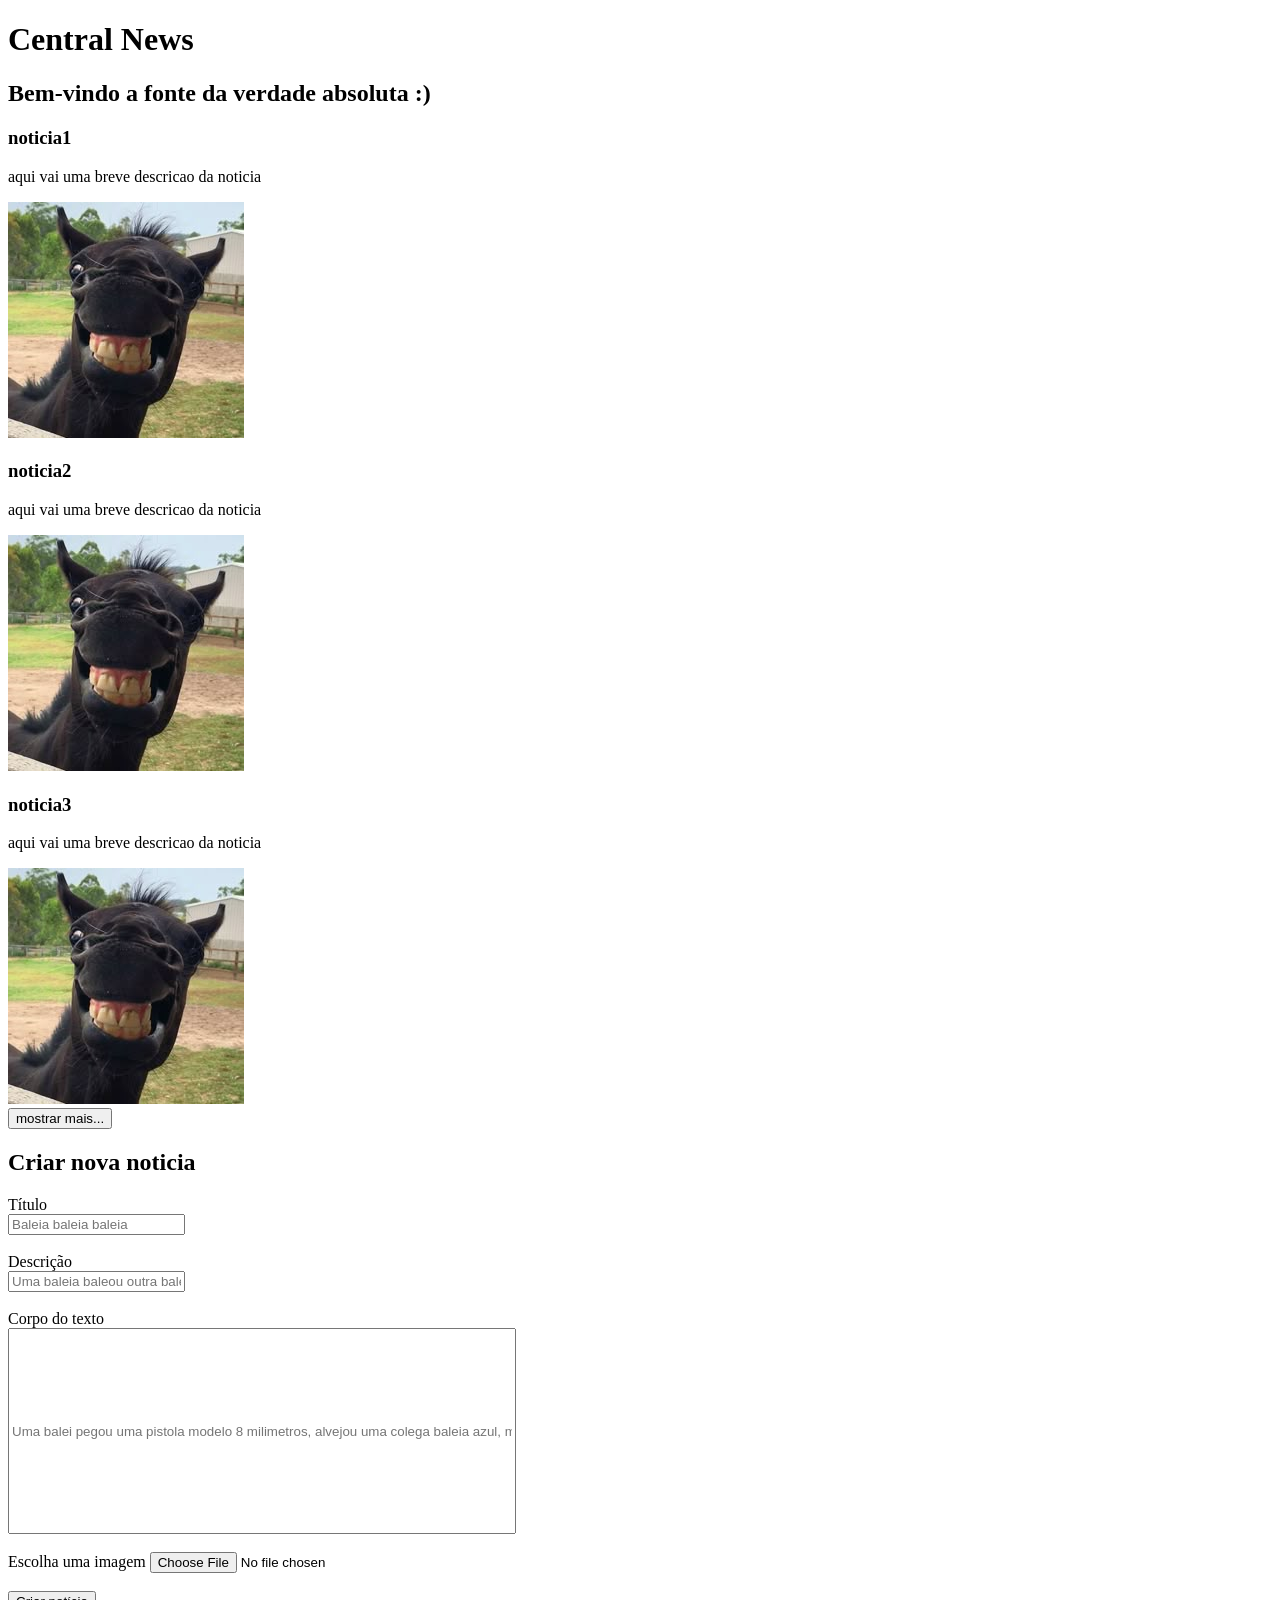
==== htdocs/index.html @ 5a194b53 "label" ====
<!doctype html>
<html lang="en">
  <head>
    <meta charset="UTF-8" />
    <meta name="viewport" content="width=device-width, initial-scale=1.0" />
    <title>Document</title>
  </head>
  <link rel="stylesheet" href="index.css">
  <body>
    <h1>Central News</h1>
    <h2>Bem-vindo a fonte da verdade absoluta :)</h2>
    <section>
      <article>
        <h3>noticia1</h3>
        <p>aqui vai uma breve descricao da noticia</p>
        <img src="cabra-macabra.jpg" />
      </article>
      <article>
        <h3>noticia2</h3>
        <p>aqui vai uma breve descricao da noticia</p>
        <img src="cabra-macabra.jpg" />
      </article>
      <article>
        <h3>noticia3</h3>
        <p>aqui vai uma breve descricao da noticia</p>
        <img src="cabra-macabra.jpg" />
      </article>
      <button>mostrar mais...</button>
    </section>

    <form>
      <h2>Criar nova noticia</h2>

      <label class = "label-maior" for="titulo">Título</label>
      <br>
      <input
        type="text"
        id="titulo"
        name="titulo"
        placeholder="Baleia baleia baleia"
        required
      />
      <br>
      <br>
      <label for="descricao">Descrição</label>
      <br>
      <input
        type="text"
        id="descricao"
        name="descricao"
        placeholder="Uma baleia baleou outra baleia 😱"
        required
      />
      <br>
      <br>
      <label for="body">Corpo do texto</label>
      <br>
      <input
        type="text"
        class = "label-maior"
        id="body"
        name="body"
        placeholder="Uma balei pegou uma pistola modelo 8 milimetros, alvejou uma colega baleia azul, mirou e atinigiu a coitada."
        required
      />
      <br>
      <br>
      <label for="image">Escolha uma imagem</label>
      <input type="file" id="image" accept="image/*" name="image" required />
      <br>
      <br>
      <button type="submit">Criar notícia</button>
    </form>
  </body>
</html>
---- htdocs/index.css ----
.label-maior{
    width: 500px;
    height: 200px;
}
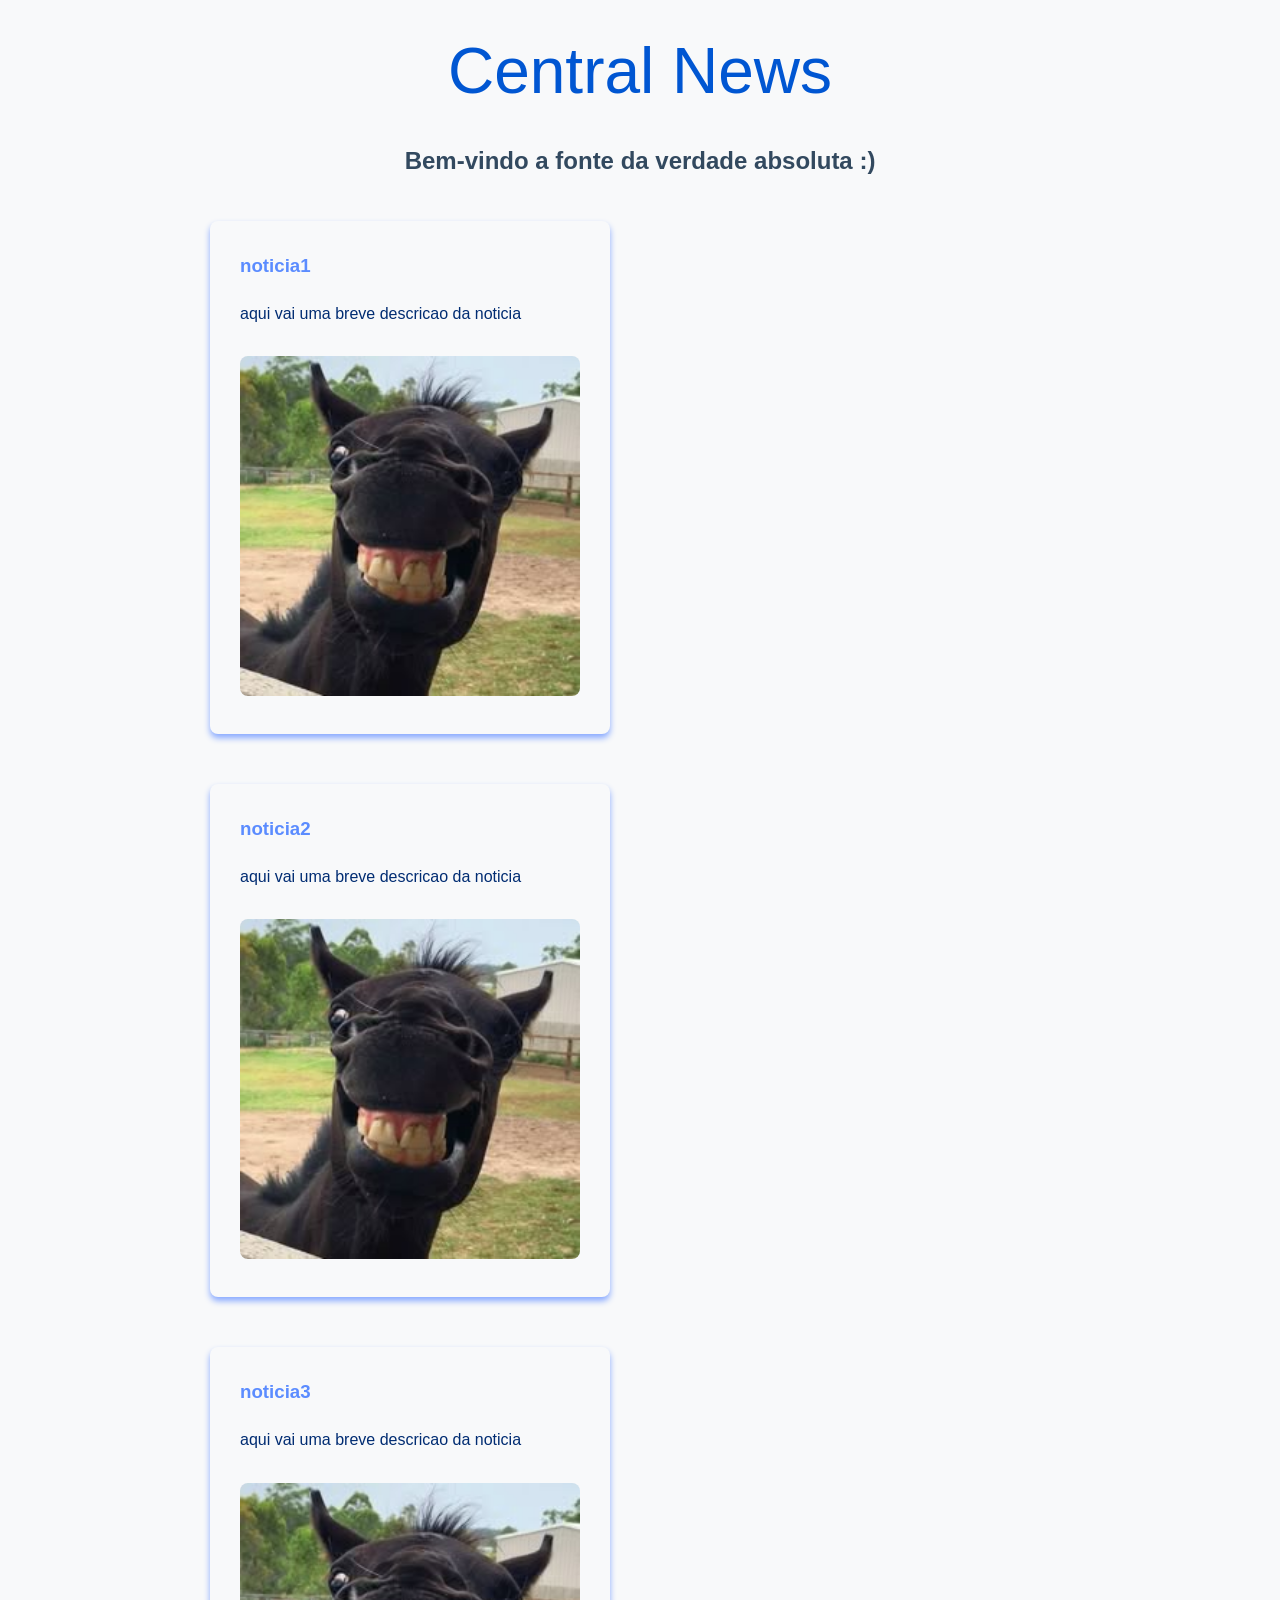
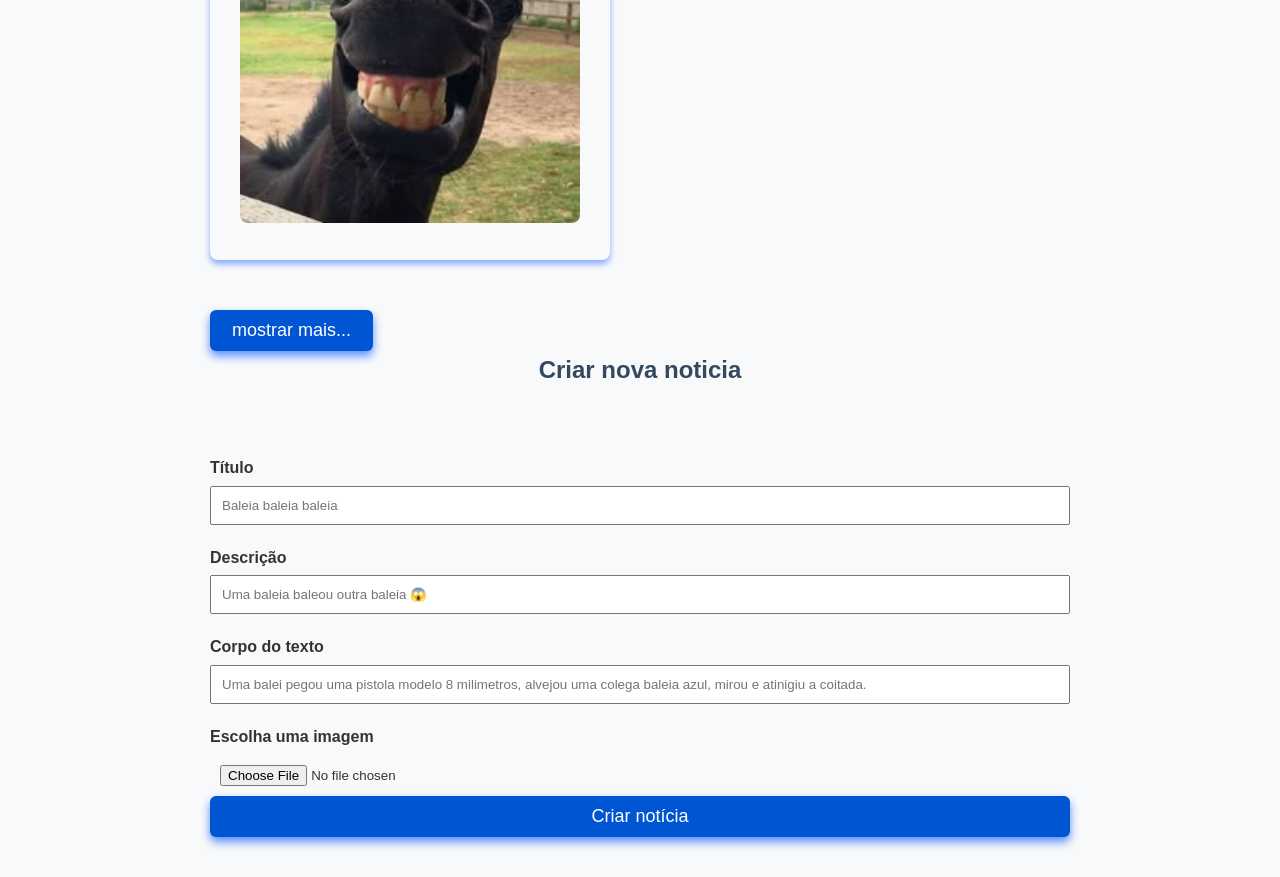
==== commit 57c6e7d2: "explorando css" ====
--- a/htdocs/index.html
+++ b/htdocs/index.html
@@ -6,70 +6,87 @@
     <title>Document</title>
   </head>
   <link rel="stylesheet" href="index.css">
+
   <body>
+
     <h1>Central News</h1>
     <h2>Bem-vindo a fonte da verdade absoluta :)</h2>
+
     <section>
       <article>
         <h3>noticia1</h3>
         <p>aqui vai uma breve descricao da noticia</p>
         <img src="cabra-macabra.jpg" />
       </article>
+
+
       <article>
         <h3>noticia2</h3>
         <p>aqui vai uma breve descricao da noticia</p>
         <img src="cabra-macabra.jpg" />
       </article>
+
+
       <article>
         <h3>noticia3</h3>
         <p>aqui vai uma breve descricao da noticia</p>
         <img src="cabra-macabra.jpg" />
       </article>
+
+
       <button>mostrar mais...</button>
     </section>
 
-    <form>
+    <form class = "formulario-noticia">
+
+      
       <h2>Criar nova noticia</h2>
+      <br>
 
-      <label class = "label-maior" for="titulo">Título</label>
-      <br>
-      <input
-        type="text"
-        id="titulo"
-        name="titulo"
-        placeholder="Baleia baleia baleia"
-        required
-      />
-      <br>
-      <br>
-      <label for="descricao">Descrição</label>
-      <br>
-      <input
-        type="text"
-        id="descricao"
-        name="descricao"
-        placeholder="Uma baleia baleou outra baleia 😱"
-        required
-      />
-      <br>
-      <br>
-      <label for="body">Corpo do texto</label>
-      <br>
-      <input
-        type="text"
-        class = "label-maior"
-        id="body"
-        name="body"
-        placeholder="Uma balei pegou uma pistola modelo 8 milimetros, alvejou uma colega baleia azul, mirou e atinigiu a coitada."
-        required
-      />
-      <br>
-      <br>
-      <label for="image">Escolha uma imagem</label>
-      <input type="file" id="image" accept="image/*" name="image" required />
-      <br>
-      <br>
-      <button type="submit">Criar notícia</button>
+      <div class="campo">
+
+        <label for="titulo">Título</label>
+        <input
+          type="text"
+          id="titulo"
+          name="titulo"
+          placeholder="Baleia baleia baleia"
+          required
+        />
+
+      </div>
+      
+      <div class="campo">
+
+        <label for="descricao">Descrição</label>
+        <input
+          type="text"
+          id="descricao"
+          name="descricao"
+          placeholder="Uma baleia baleou outra baleia 😱"
+          required
+        />
+      </div>
+
+      <div class="campo">
+        <label for="body">Corpo do texto</label>
+      
+        <input
+          type="text"
+          id="body"
+          name="body"
+          placeholder="Uma balei pegou uma pistola modelo 8 milimetros, alvejou uma colega baleia azul, mirou e atinigiu a coitada."
+          required
+        />
+      </div>
+      
+      <div class="campo">
+        <label for="image">Escolha uma imagem</label>
+        <input type="file" id="image" accept="image/*" name="image" required />
+      
+        <button type="submit">Criar notícia</button>
+
+      </div>
     </form>
   </body>
 </html>
--- a/htdocs/index.css
+++ b/htdocs/index.css
@@ -1,4 +1,104 @@
-.label-maior{
-    width: 500px;
-    height: 200px;
-}+
+*{
+    margin: 0;
+    padding: 0;
+    box-sizing: border-box;
+}
+
+body{
+    font-family: 'Segoe UI', 'Segoe UI', Tahoma, Geneva, Verdana, sans-serif;
+    background-color: #f8f9fa;
+    color: #333; /* cor da fonte */
+    line-height: 1.6; /*define o espaçamento vertical das linhas, aí não precisa do br */
+    max-width: 900px; /* largura máxima que um elemento pode ter */
+    padding: 20px;
+    margin: 0 auto;
+}
+
+
+h1{
+    text-align: center;
+    color: #0056D2;
+    font-size: 4rem;
+    margin-bottom: 20px; /* espaço de baixo do h1 */
+    font-weight: 500; /*vai definir a grossura da fonte, não sei qual fica melhor*/
+}
+
+h2{
+    text-align: center;
+    color: #32495F;
+    font-size: 1.5rem;
+    margin-bottom: 40px;
+    font-weight: 600;
+}
+
+section{
+    display: block;
+    max-width: 400px;  /* vai limitar o tamanho de cada bloco pra não ocupar a página toda */
+}
+
+article{
+    padding: 30px; /*vai colocar o gap entre cada noticia pra nao ficar colado */
+    box-shadow: 0 4px 6px #88A9FF; /* colocar o 0 antes deixa a sombra mais suave */
+    margin-bottom: 50px;
+    transition: transform 0.2s;
+    border-radius: 8px; /*deixa a borda arredondada */ 
+
+    /* OBS: não to conseguindo alinhar o h1 e o h1 no centro e as notícias à esquerda, o problema tá no margin: 0 auto no body */
+   
+}
+
+article:hover {
+  transform: translateY(-5px); /*move pra cimaa muito fodaa */
+}
+
+article h3{
+    color: #5B8CFF;
+    margin-bottom: 20px;
+}
+
+article p{
+    color: #002C72;
+    font-weight: 500;
+    margin-bottom: 30px;
+}
+
+article img{
+    width: 100%;
+    border-radius: 8px;
+    object-fit: cover; /* isso aqui ajuda pq se a gente quiser aumentar o tamanho da imagem com o height e imagem vai aumentar automaticamente com o tamanho especificado */
+
+}
+
+.campo{
+    display: flex;
+    flex-direction: column;
+    margin-bottom: 20px;
+}
+.campo label{
+    font-weight: 600;
+    margin-bottom: 5px;
+}
+
+.campo input{
+  padding: 10px;
+}
+
+button{
+    
+    position: relative; /* nao sei pq nao ta mudando a posição */
+    padding: 10px 22px;
+    background: #0056D2;
+    color: #fff;
+    border-radius: 6px;
+    border: none;
+    font-size: 18px;
+    cursor: pointer;
+    box-shadow: 0 5px 10px #5B8CFF;
+    animation: pulse 1.5s infinite;
+}
+
+button:active{
+    transform: scale(0.96); /*ele pula quando clicaaa */
+}
+
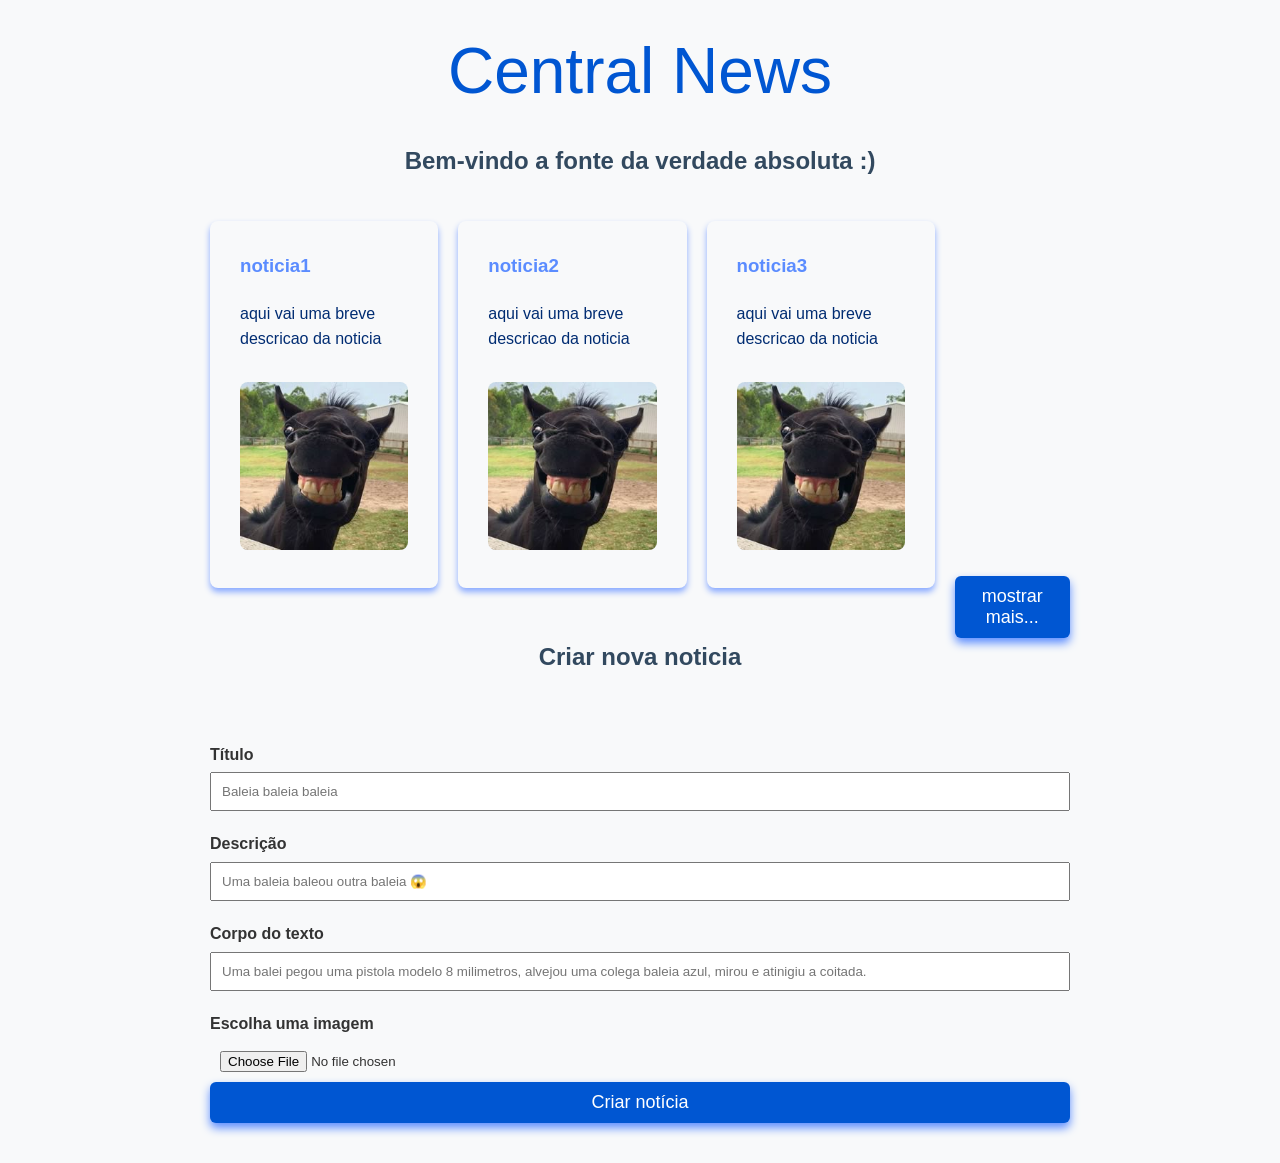
==== commit 5c3fdee6: "centralize news feed" ====
--- a/htdocs/index.html
+++ b/htdocs/index.html
@@ -12,7 +12,7 @@
     <h1>Central News</h1>
     <h2>Bem-vindo a fonte da verdade absoluta :)</h2>
 
-    <section>
+    <section class="news-home">
       <article>
         <h3>noticia1</h3>
         <p>aqui vai uma breve descricao da noticia</p>
@@ -37,9 +37,7 @@
       <button>mostrar mais...</button>
     </section>
 
-    <form class = "formulario-noticia">
-
-      
+    <form method="POST" enctype="multipart/form-data" class="formulario-noticia" action="/criar-noticia">
       <h2>Criar nova noticia</h2>
       <br>
 
@@ -82,7 +80,7 @@
       
       <div class="campo">
         <label for="image">Escolha uma imagem</label>
-        <input type="file" id="image" accept="image/*" name="image" required />
+        <input type="file" id="image" accept="image/*" name="image"/>
       
         <button type="submit">Criar notícia</button>
 
--- a/htdocs/index.css
+++ b/htdocs/index.css
@@ -30,11 +30,6 @@
     font-size: 1.5rem;
     margin-bottom: 40px;
     font-weight: 600;
-}
-
-section{
-    display: block;
-    max-width: 400px;  /* vai limitar o tamanho de cada bloco pra não ocupar a página toda */
 }
 
 article{
@@ -102,3 +97,9 @@
     transform: scale(0.96); /*ele pula quando clicaaa */
 }
 
+.news-home{
+    display: flex;
+    flex-direction: row;
+    align-items: end;
+    gap: 20px;
+}
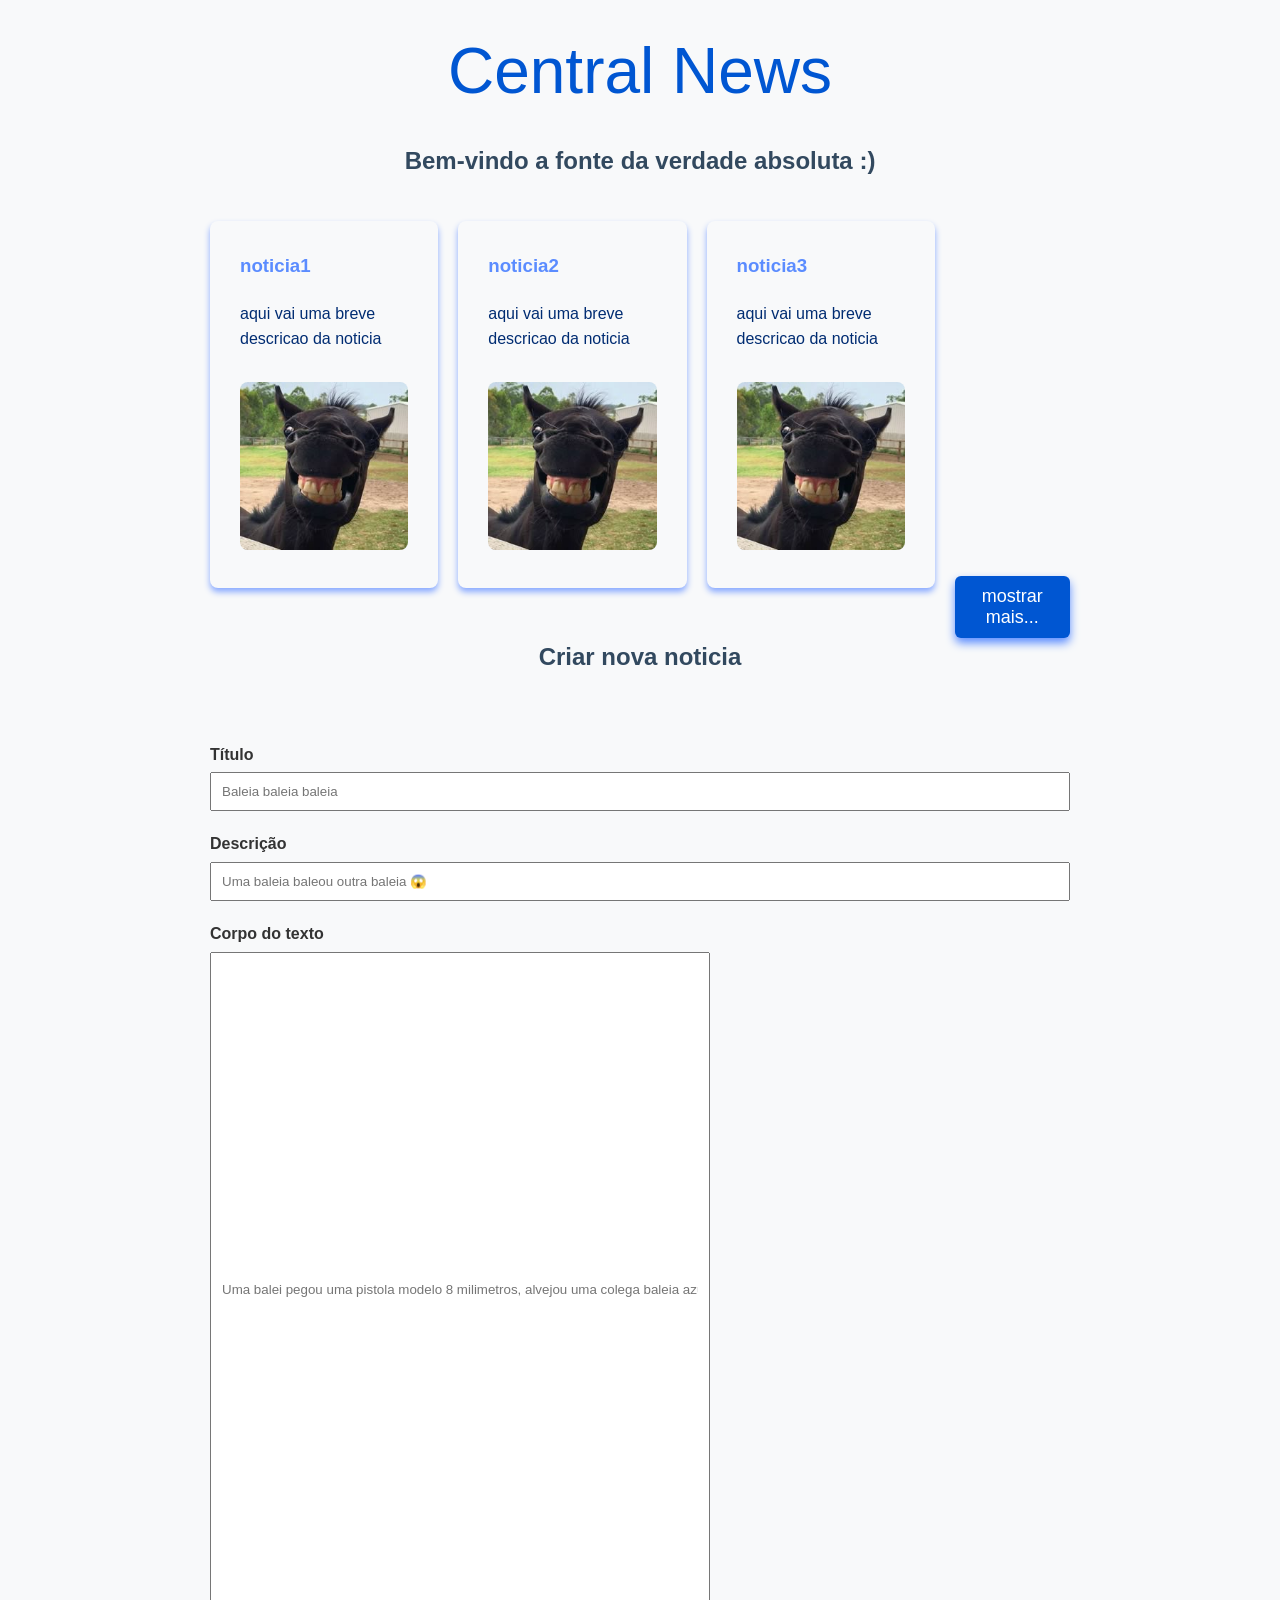
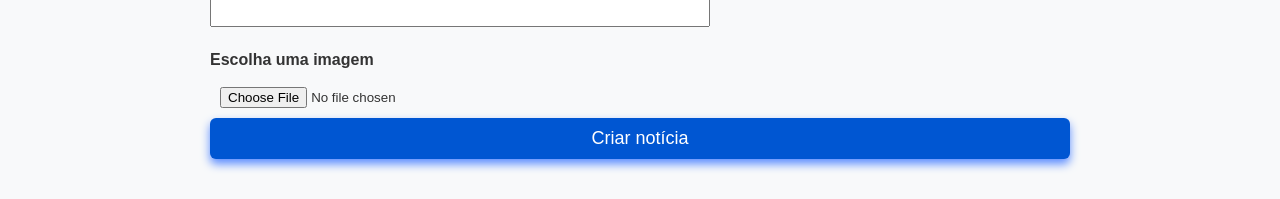
==== commit 672dd4a5: "finish file creation flow" ====
--- a/htdocs/index.html
+++ b/htdocs/index.html
@@ -80,7 +80,7 @@
       
       <div class="campo">
         <label for="image">Escolha uma imagem</label>
-        <input type="file" id="image" accept="image/*" name="image"/>
+        <input type="file" id="image" accept="image/*" name="image" required/>
       
         <button type="submit">Criar notícia</button>
 
--- a/htdocs/index.css
+++ b/htdocs/index.css
@@ -102,4 +102,9 @@
     flex-direction: row;
     align-items: end;
     gap: 20px;
+}
+
+#body{
+    width: 500px;
+    height: 675px;
 }
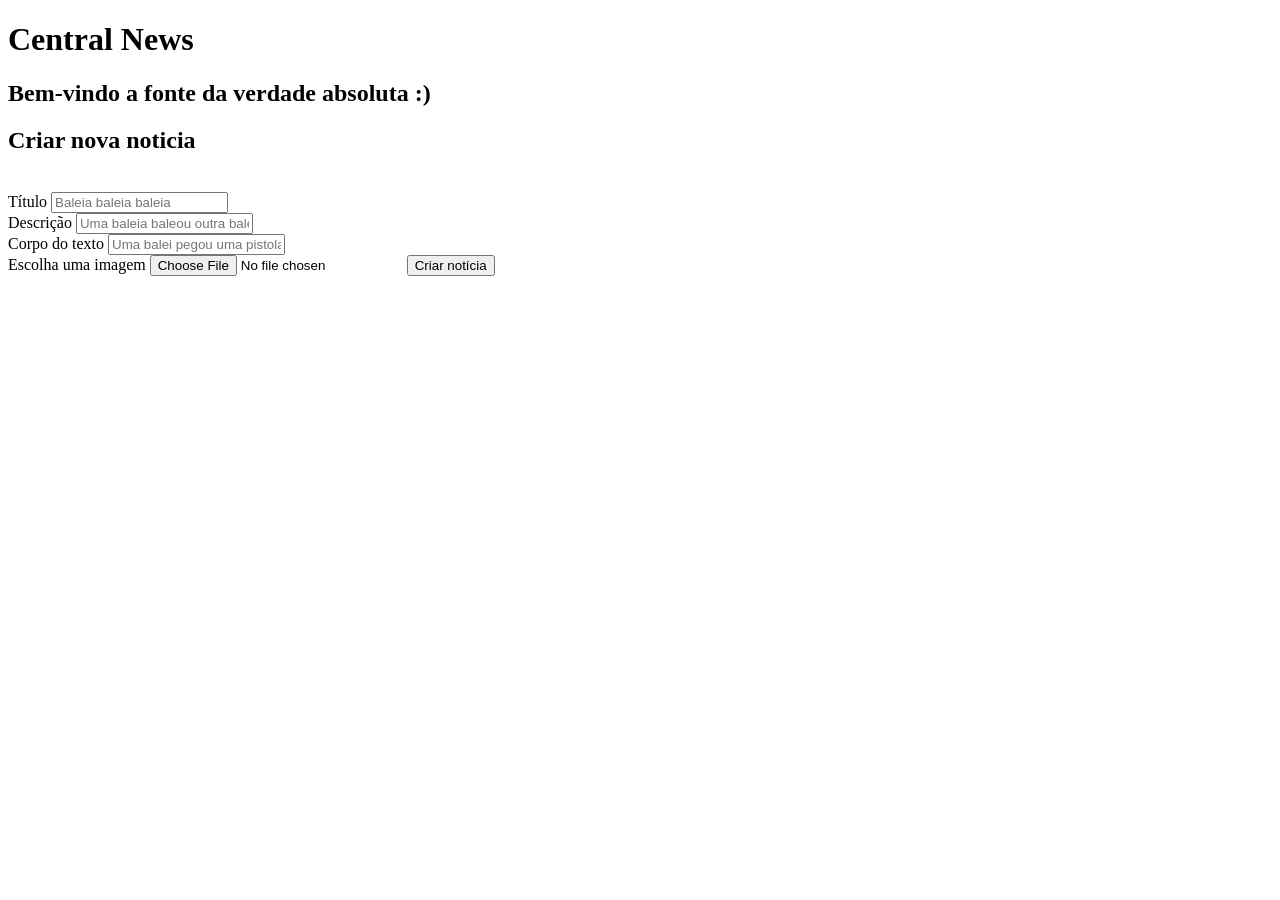
==== commit 8e2bad78: "feat: add news dynamically" ====
--- a/htdocs/index.html
+++ b/htdocs/index.html
@@ -3,38 +3,15 @@
   <head>
     <meta charset="UTF-8" />
     <meta name="viewport" content="width=device-width, initial-scale=1.0" />
-    <title>Document</title>
+    <title>Document</title    <link rel="stylesheet" href="index.css">
+    <script src="index.js" defer></script>
   </head>
-  <link rel="stylesheet" href="index.css">
-
   <body>
 
     <h1>Central News</h1>
     <h2>Bem-vindo a fonte da verdade absoluta :)</h2>
 
     <section class="news-home">
-      <article>
-        <h3>noticia1</h3>
-        <p>aqui vai uma breve descricao da noticia</p>
-        <img src="cabra-macabra.jpg" />
-      </article>
-
-
-      <article>
-        <h3>noticia2</h3>
-        <p>aqui vai uma breve descricao da noticia</p>
-        <img src="cabra-macabra.jpg" />
-      </article>
-
-
-      <article>
-        <h3>noticia3</h3>
-        <p>aqui vai uma breve descricao da noticia</p>
-        <img src="cabra-macabra.jpg" />
-      </article>
-
-
-      <button>mostrar mais...</button>
     </section>
 
     <form method="POST" enctype="multipart/form-data" class="formulario-noticia" action="/criar-noticia">
--- a/htdocs/index.css
+++ b/htdocs/index.css
@@ -15,7 +15,6 @@
     margin: 0 auto;
 }
 
-
 h1{
     text-align: center;
     color: #0056D2;
@@ -32,33 +31,34 @@
     font-weight: 600;
 }
 
-article{
+.news-home a {
     padding: 30px; /*vai colocar o gap entre cada noticia pra nao ficar colado */
     box-shadow: 0 4px 6px #88A9FF; /* colocar o 0 antes deixa a sombra mais suave */
     margin-bottom: 50px;
     transition: transform 0.2s;
-    border-radius: 8px; /*deixa a borda arredondada */ 
-
+    border-radius: 8px; /*deixa a borda arredondada */
+    display: flex;
+    flex-direction: column;
     /* OBS: não to conseguindo alinhar o h1 e o h1 no centro e as notícias à esquerda, o problema tá no margin: 0 auto no body */
    
 }
 
-article:hover {
+a:hover {
   transform: translateY(-5px); /*move pra cimaa muito fodaa */
 }
 
-article h3{
+h3{
     color: #5B8CFF;
     margin-bottom: 20px;
 }
 
-article p{
+a p{
     color: #002C72;
     font-weight: 500;
     margin-bottom: 30px;
 }
 
-article img{
+a img{
     width: 100%;
     border-radius: 8px;
     object-fit: cover; /* isso aqui ajuda pq se a gente quiser aumentar o tamanho da imagem com o height e imagem vai aumentar automaticamente com o tamanho especificado */
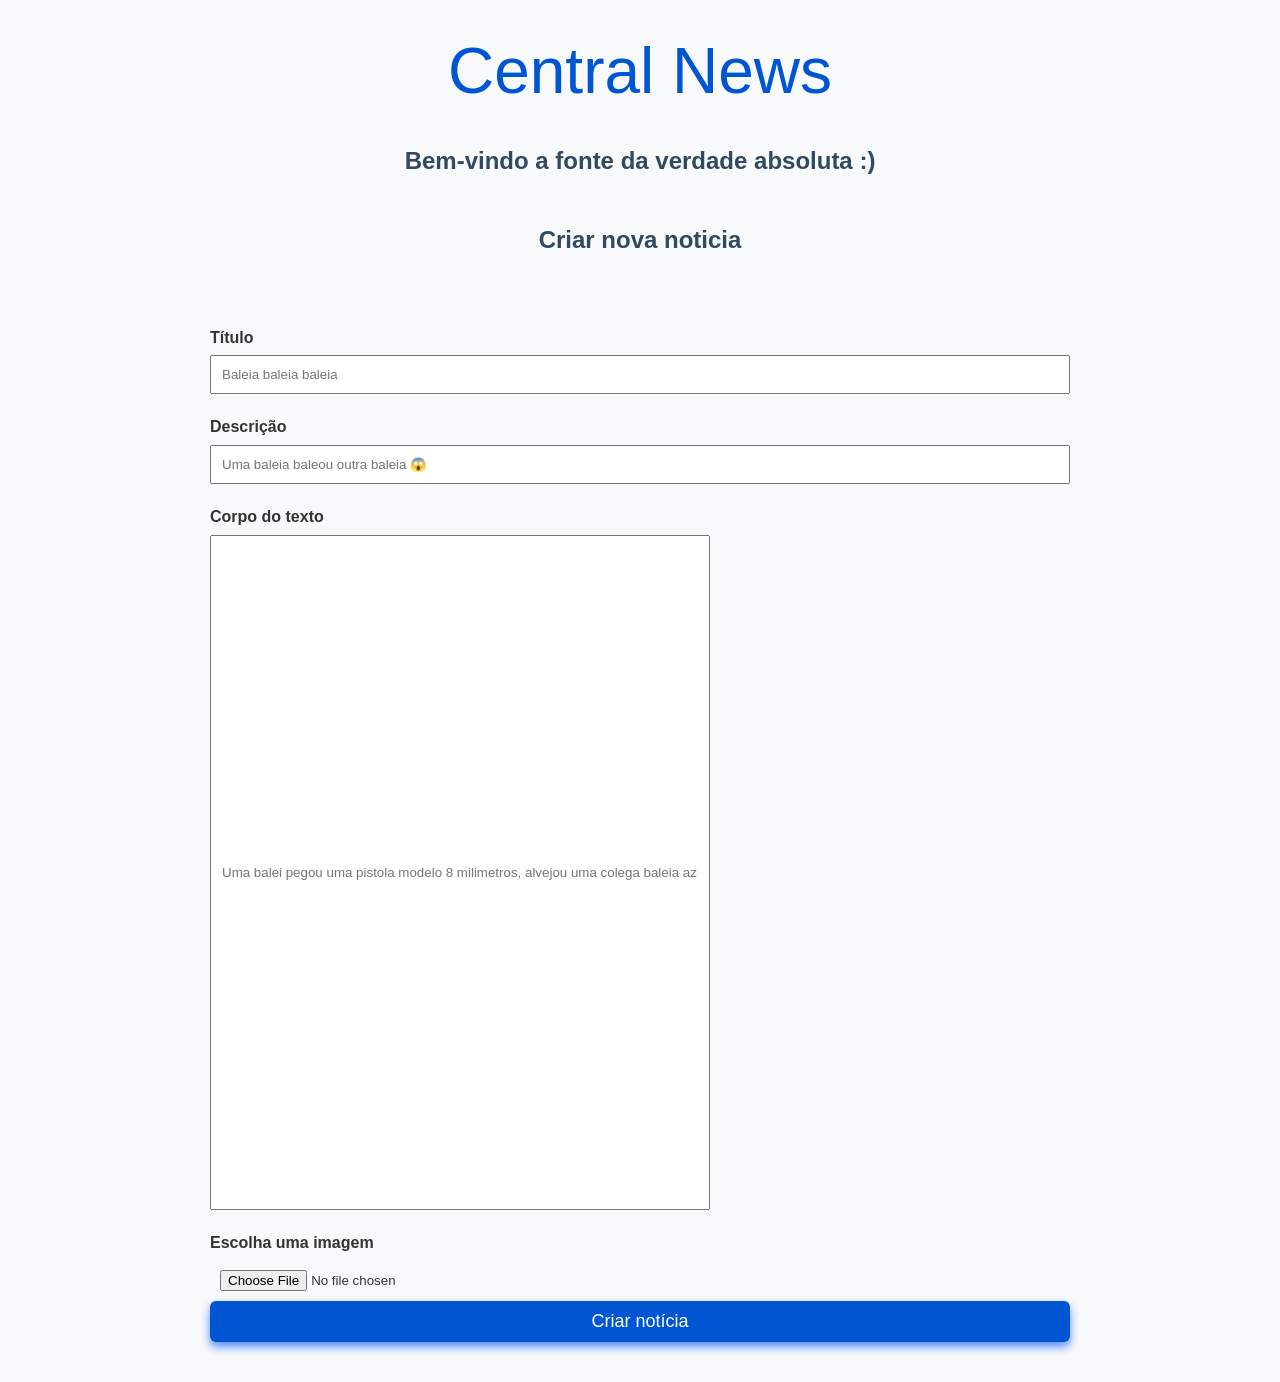
==== commit e8c47190: "fix index.html" ====
--- a/htdocs/index.html
+++ b/htdocs/index.html
@@ -3,7 +3,8 @@
   <head>
     <meta charset="UTF-8" />
     <meta name="viewport" content="width=device-width, initial-scale=1.0" />
-    <title>Document</title    <link rel="stylesheet" href="index.css">
+    <title>Document</title>
+    <link rel="stylesheet" href="index.css">
     <script src="index.js" defer></script>
   </head>
   <body>
